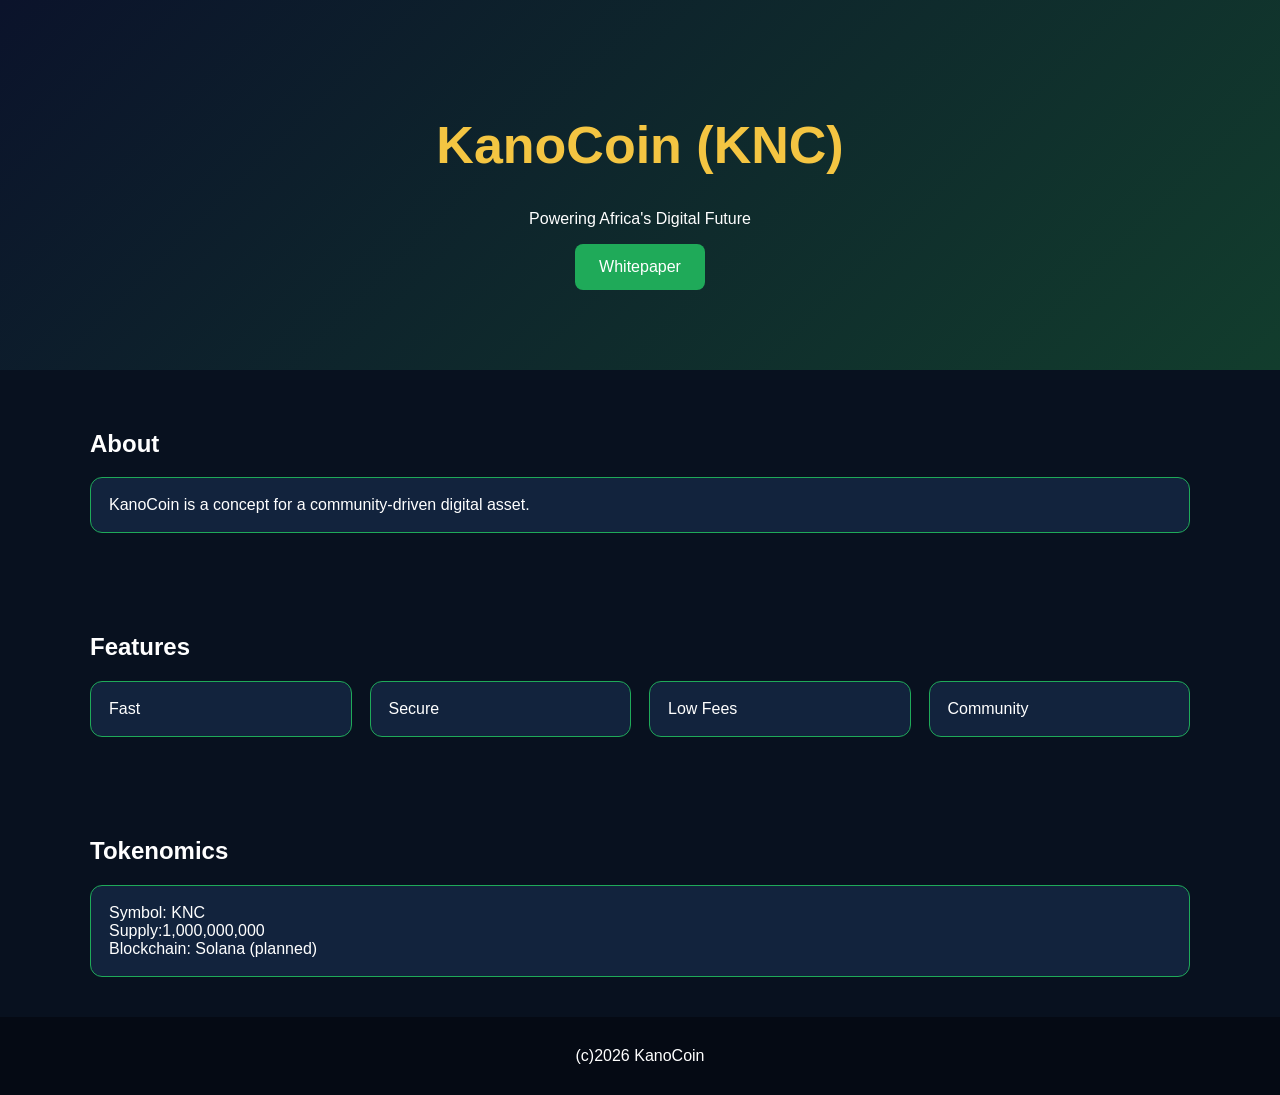
==== index-2.html @ 8b509f01 "Add files via upload" ====
<!DOCTYPE html><html><head><meta charset="utf-8"><meta name="viewport" content="width=device-width,initial-scale=1"><title>KanoCoin</title><style>body{margin:0;font-family:Arial;background:#08111f;color:#fff}header{padding:80px 20px;text-align:center;background:linear-gradient(135deg,#0b132b,#123d2d)}h1{font-size:52px;color:#f4c542}.btn{display:inline-block;background:#1faa59;color:#fff;padding:14px 24px;border-radius:8px;text-decoration:none}section{max-width:1100px;margin:auto;padding:40px 20px}.grid{display:grid;grid-template-columns:repeat(auto-fit,minmax(220px,1fr));gap:18px}.card{background:#12233d;border:1px solid #1faa59;border-radius:12px;padding:18px}footer{text-align:center;padding:30px;background:#050a14}</style></head><body><header><h1>KanoCoin (KNC)</h1><p>Powering Africa's Digital Future</p><a class="btn" href="#">Whitepaper</a></header><section><h2>About</h2><div class="card">KanoCoin is a concept for a community-driven digital asset.</div></section><section><h2>Features</h2><div class="grid"><div class="card">Fast</div><div class="card">Secure</div><div class="card">Low Fees</div><div class="card">Community</div></div></section><section><h2>Tokenomics</h2><div class="card">Symbol: KNC<br>Supply:1,000,000,000<br>Blockchain: Solana (planned)</div></section><footer>(c)2026 KanoCoin</footer></body></html>
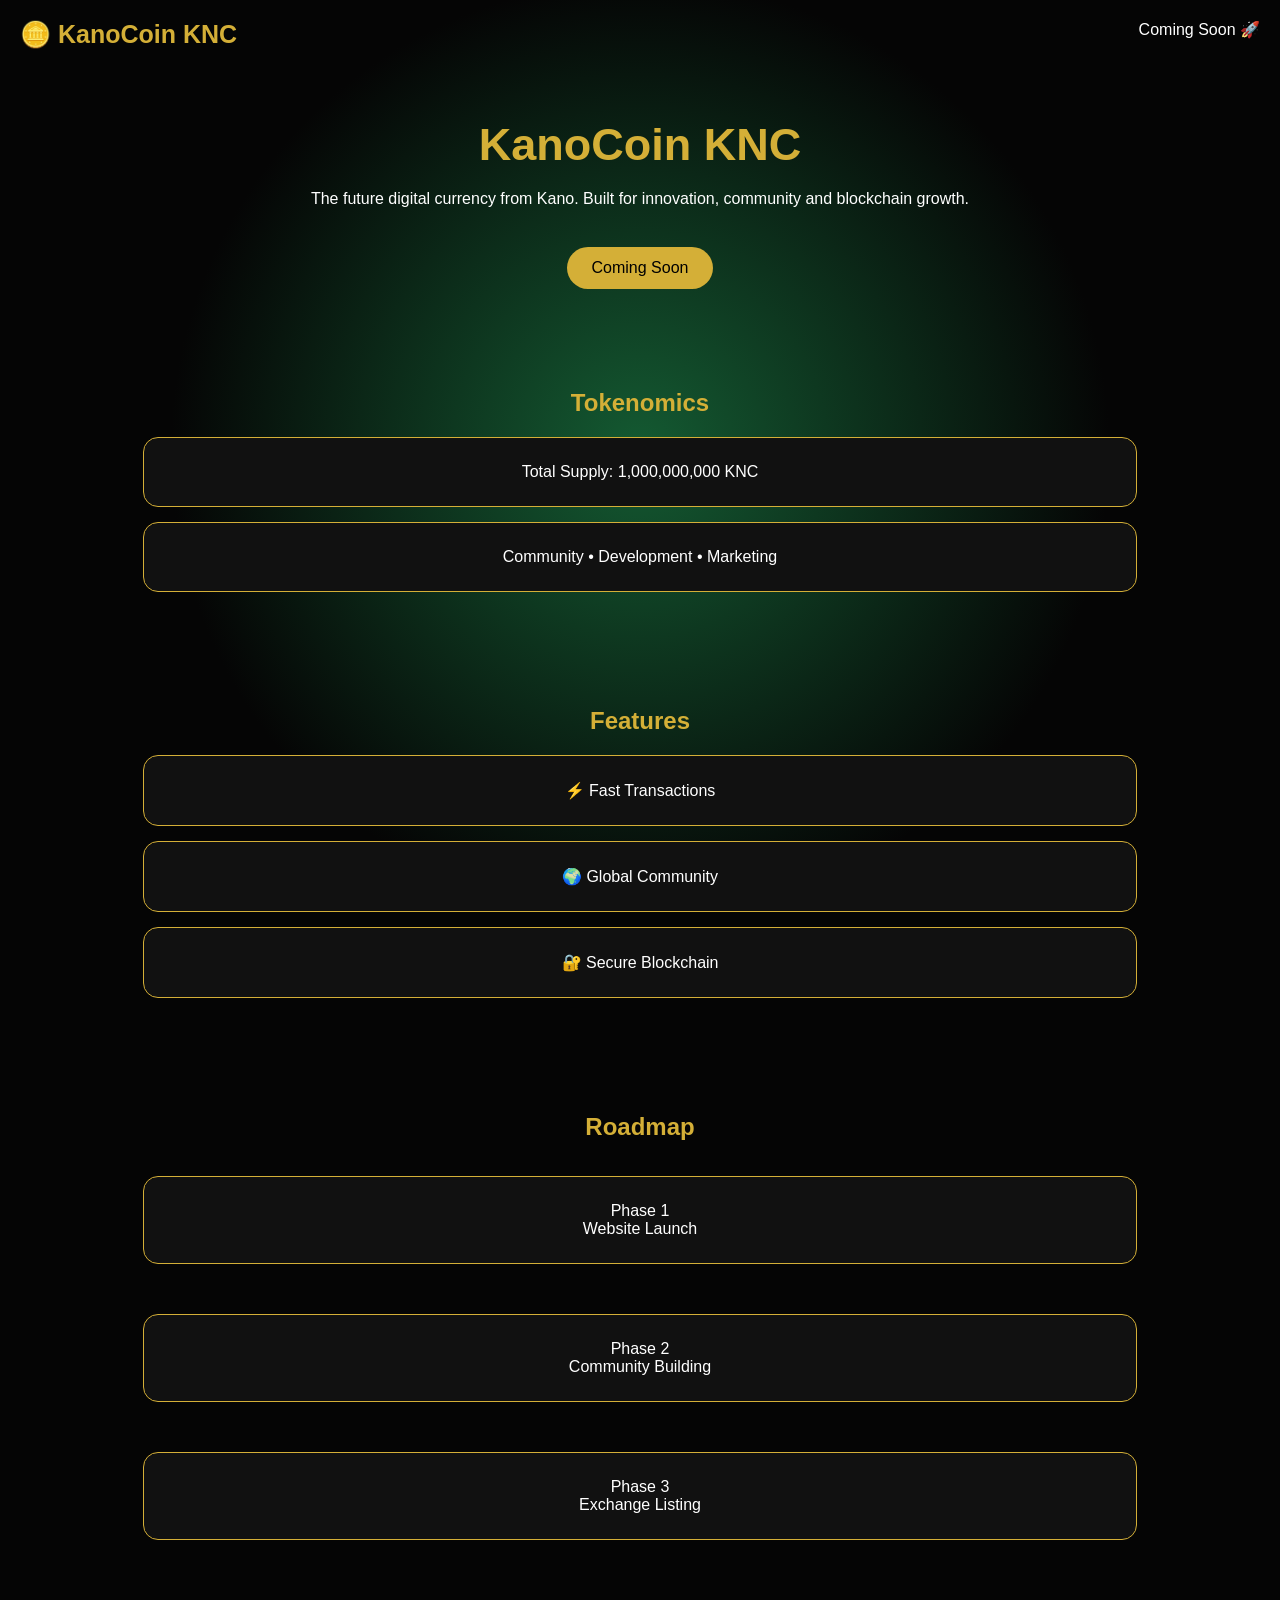
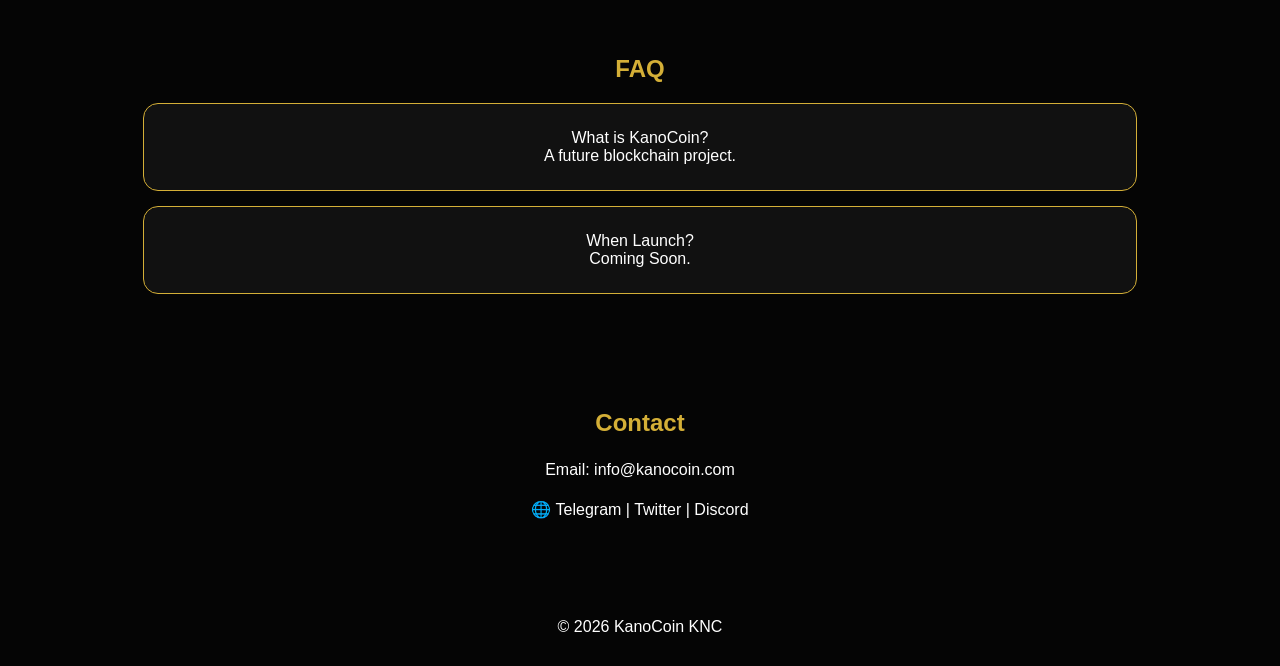
==== commit 56d2e611: "Update index-2.html" ====
--- a/index-2.html
+++ b/index-2.html
@@ -1 +1,224 @@
-<!DOCTYPE html><html><head><meta charset="utf-8"><meta name="viewport" content="width=device-width,initial-scale=1"><title>KanoCoin</title><style>body{margin:0;font-family:Arial;background:#08111f;color:#fff}header{padding:80px 20px;text-align:center;background:linear-gradient(135deg,#0b132b,#123d2d)}h1{font-size:52px;color:#f4c542}.btn{display:inline-block;background:#1faa59;color:#fff;padding:14px 24px;border-radius:8px;text-decoration:none}section{max-width:1100px;margin:auto;padding:40px 20px}.grid{display:grid;grid-template-columns:repeat(auto-fit,minmax(220px,1fr));gap:18px}.card{background:#12233d;border:1px solid #1faa59;border-radius:12px;padding:18px}footer{text-align:center;padding:30px;background:#050a14}</style></head><body><header><h1>KanoCoin (KNC)</h1><p>Powering Africa's Digital Future</p><a class="btn" href="#">Whitepaper</a></header><section><h2>About</h2><div class="card">KanoCoin is a concept for a community-driven digital asset.</div></section><section><h2>Features</h2><div class="grid"><div class="card">Fast</div><div class="card">Secure</div><div class="card">Low Fees</div><div class="card">Community</div></div></section><section><h2>Tokenomics</h2><div class="card">Symbol: KNC<br>Supply:1,000,000,000<br>Blockchain: Solana (planned)</div></section><footer>(c)2026 KanoCoin</footer></body></html>+<!DOCTYPE html>
+<html>
+<head>
+<title>KanoCoin KNC</title>
+<meta name="viewport" content="width=device-width, initial-scale=1">
+
+<style>
+*{
+ margin:0;
+ padding:0;
+ box-sizing:border-box;
+ font-family:Arial;
+}
+
+body{
+ background:#050505;
+ color:white;
+ overflow-x:hidden;
+}
+
+.bg{
+ position:fixed;
+ width:100%;
+ height:100%;
+ background:
+ radial-gradient(circle,#145a32,#050505 60%);
+ animation:move 8s infinite alternate;
+ z-index:-1;
+}
+
+@keyframes move{
+ from{filter:hue-rotate(0deg);}
+ to{filter:hue-rotate(40deg);}
+}
+
+nav{
+ padding:20px;
+ display:flex;
+ justify-content:space-between;
+}
+
+.logo{
+ color:#d4af37;
+ font-size:25px;
+ font-weight:bold;
+}
+
+section{
+ padding:50px 10%;
+ text-align:center;
+}
+
+h1{
+ font-size:45px;
+ color:#d4af37;
+}
+
+h2{
+ color:#d4af37;
+ margin-bottom:20px;
+}
+
+p{
+ margin:15px;
+ line-height:1.6;
+}
+
+.btn{
+ background:#d4af37;
+ color:black;
+ padding:12px 25px;
+ border-radius:30px;
+ display:inline-block;
+ margin-top:20px;
+}
+
+.card{
+ background:#111;
+ border:1px solid #d4af37;
+ padding:25px;
+ margin:15px;
+ border-radius:15px;
+}
+
+.timeline{
+ display:grid;
+ gap:20px;
+}
+
+footer{
+ padding:30px;
+ text-align:center;
+}
+
+@media(max-width:600px){
+ h1{
+  font-size:32px;
+ }
+}
+</style>
+
+</head>
+
+<body>
+
+<div class="bg"></div>
+
+<nav>
+<div class="logo">🪙 KanoCoin KNC</div>
+<div>Coming Soon 🚀</div>
+</nav>
+
+
+<section>
+<h1>KanoCoin KNC</h1>
+
+<p>
+The future digital currency from Kano.
+Built for innovation, community and blockchain growth.
+</p>
+
+<div class="btn">
+Coming Soon
+</div>
+
+</section>
+
+
+<section>
+<h2>Tokenomics</h2>
+
+<div class="card">
+Total Supply: 1,000,000,000 KNC
+</div>
+
+<div class="card">
+Community • Development • Marketing
+</div>
+
+</section>
+
+
+<section>
+<h2>Features</h2>
+
+<div class="card">
+⚡ Fast Transactions
+</div>
+
+<div class="card">
+🌍 Global Community
+</div>
+
+<div class="card">
+🔐 Secure Blockchain
+</div>
+
+</section>
+
+
+<section>
+<h2>Roadmap</h2>
+
+<div class="timeline">
+
+<div class="card">
+Phase 1<br>
+Website Launch
+</div>
+
+<div class="card">
+Phase 2<br>
+Community Building
+</div>
+
+<div class="card">
+Phase 3<br>
+Exchange Listing
+</div>
+
+</div>
+
+</section>
+
+
+<section>
+<h2>FAQ</h2>
+
+<div class="card">
+What is KanoCoin?
+<br>
+A future blockchain project.
+</div>
+
+<div class="card">
+When Launch?
+<br>
+Coming Soon.
+</div>
+
+</section>
+
+
+<section>
+<h2>Contact</h2>
+
+<p>
+Email: info@kanocoin.com
+</p>
+
+<p>
+🌐 Telegram | Twitter | Discord
+</p>
+
+</section>
+
+
+<footer>
+© 2026 KanoCoin KNC
+</footer>
+
+
+</body>
+</html>
